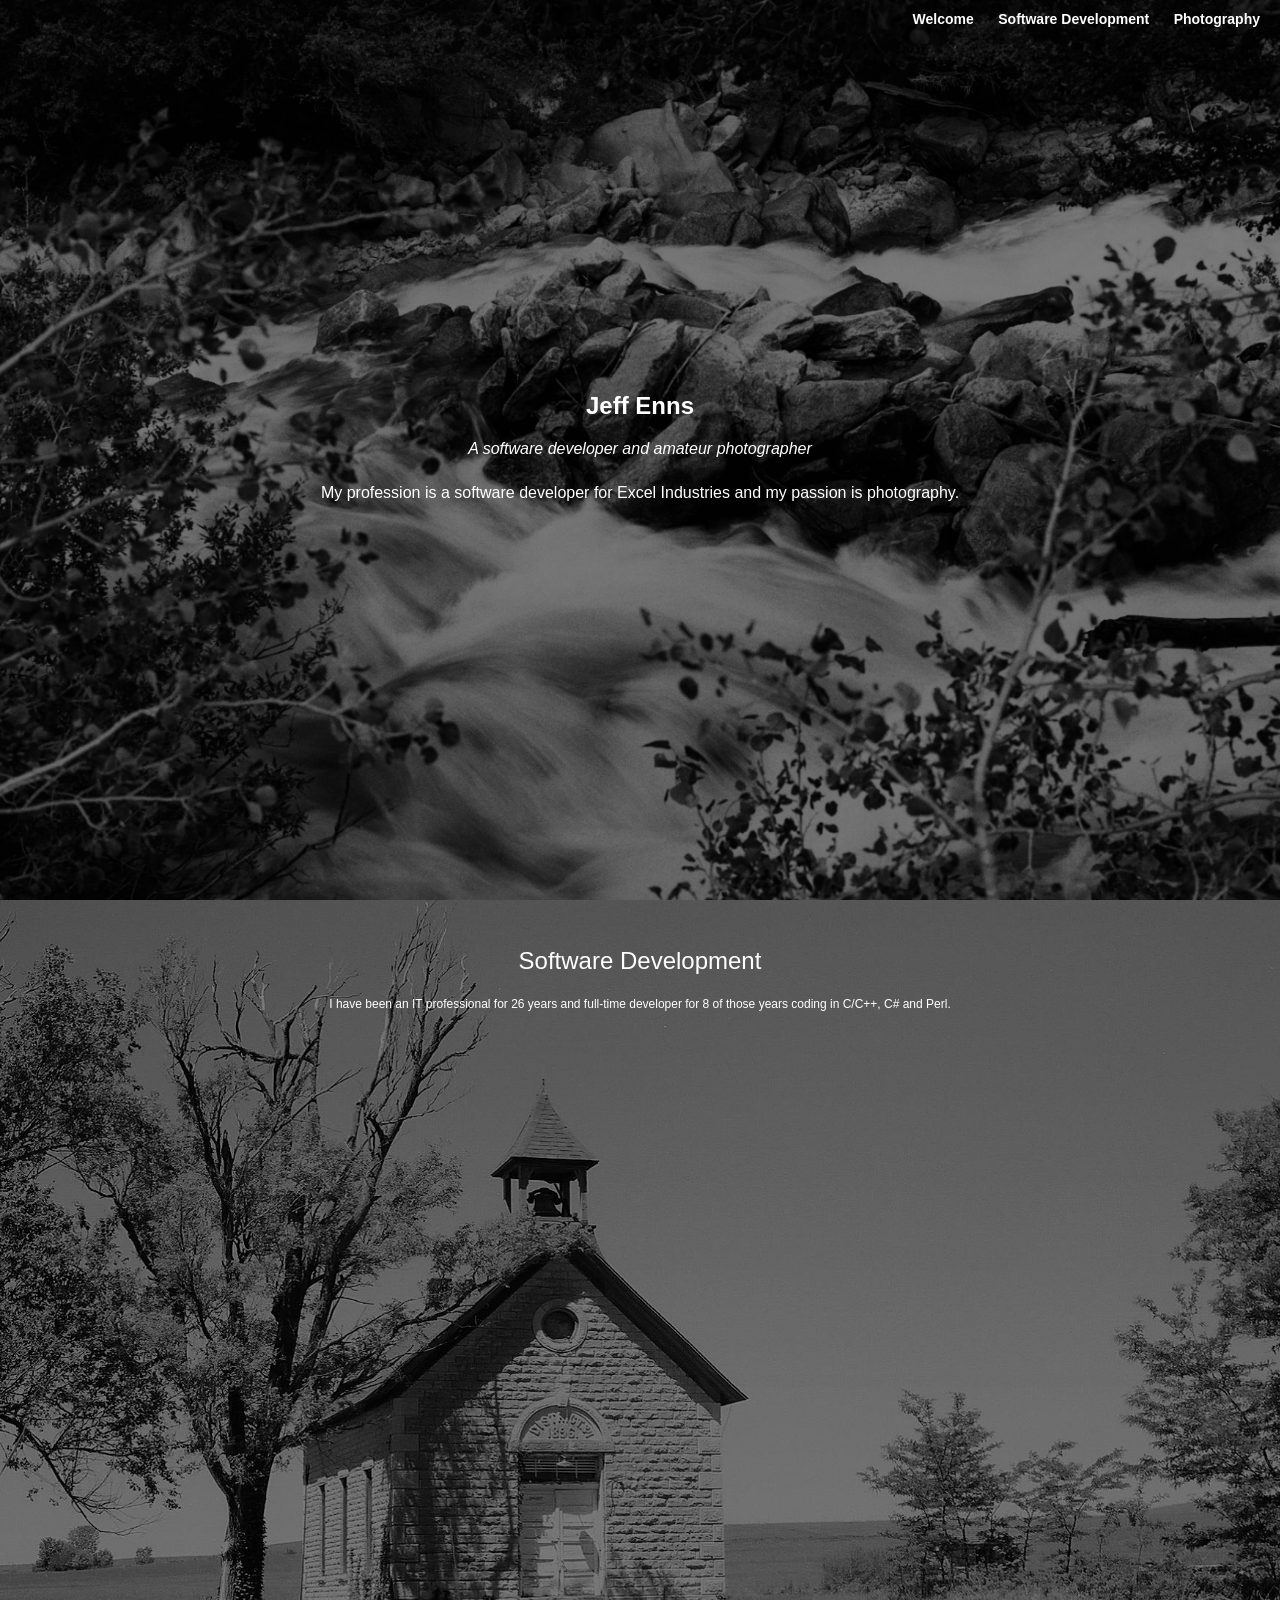
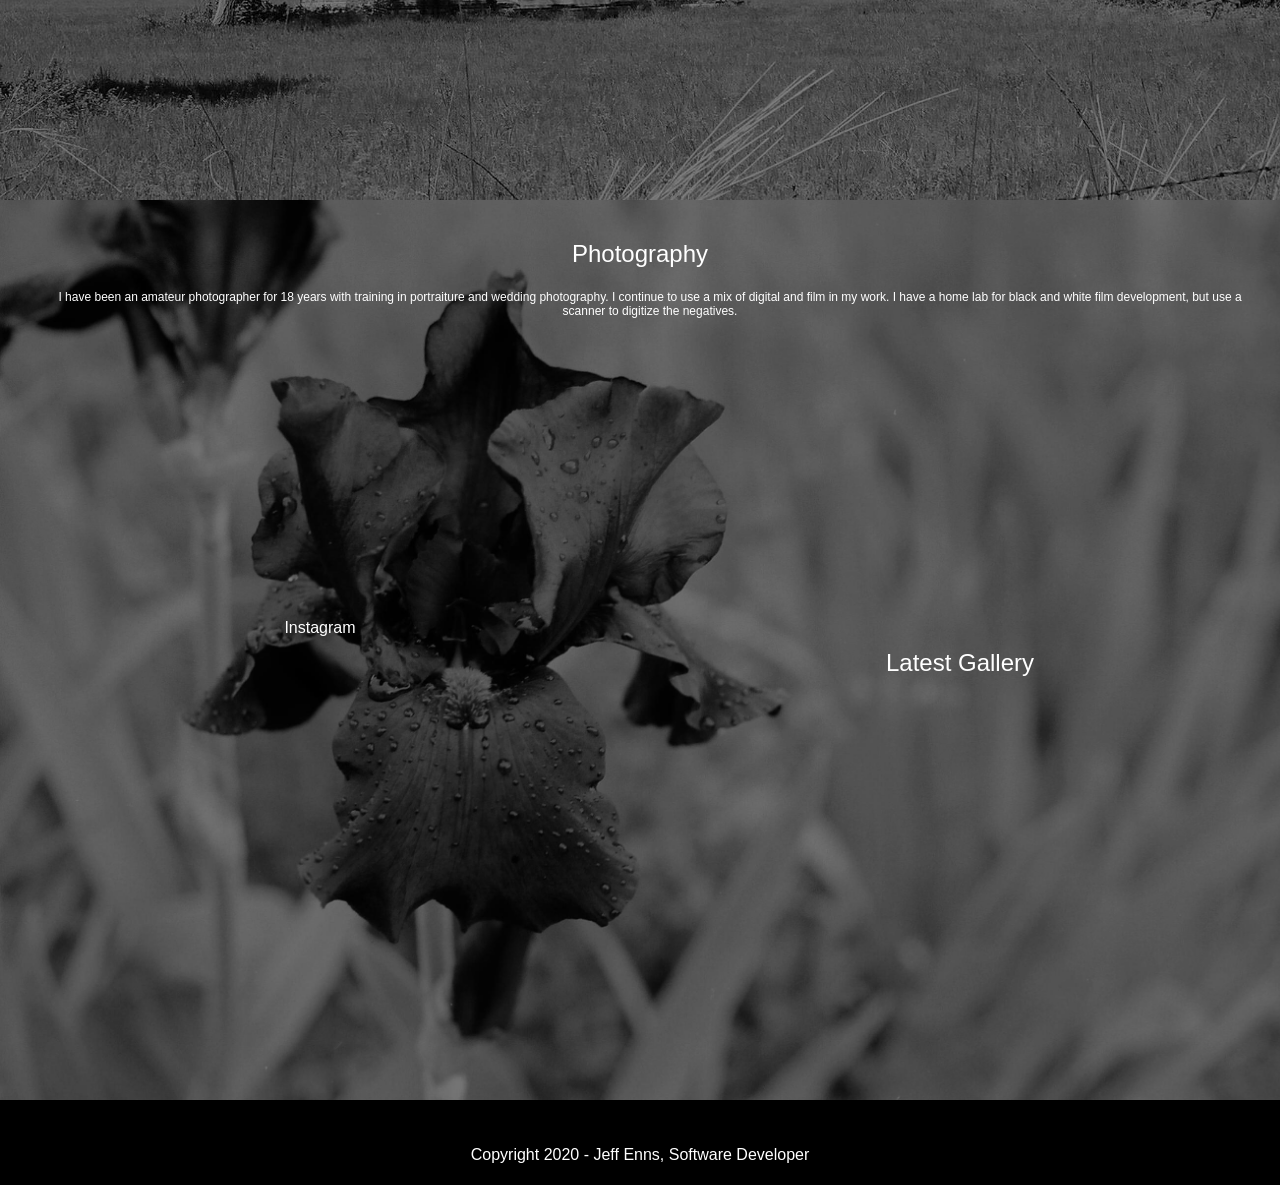
==== index.html @ 232c9f29 "Adjusted layouts and added Smugmug embedded gallery." ====
<!DOCTYPE html>
  <html lang="en">
    <head>
      <link rel="stylesheet" type="text/css" href="main.css">
      <meta name="viewport" content="width-device-width, initial-scale=1">
      <meta name="Description" content="Name: Jeff Enns, Occupation: Software Developer">
      <title>Jeff Enns</title>
    </head>
    <body>
    <nav id="navbar">
      <a href="#welcome-section">Welcome</a>
      <a href="#development-section">Software Development</a>
      <a href="#photography-section">Photography</a>
    </nav>
    <main id="main">
      <section id="welcome-section">
        <div id="welcome">
        <h1>Jeff Enns</h1>
        <em>A software developer and amateur photographer</em>
        <article id="welcome-article">
          <p>
            My profession is a software developer for Excel Industries and my
            passion is photography.
          </p>
        </article>
        </div>
      </section>
      <section id="development-section">
        <header>
          Software Development
          <article id="development-article">
            <p>
              I have been an IT professional for 26 years and full-time developer
              for 8 of those years coding in C/C++, C# and Perl.
            </p>
          </article>
        </header>
        <section id="development-content">
        </section>
      </section>
      <section id="photography-section">
        <header>
          Photography
          <article id="photography-article">
            <p>
              I have been an amateur photographer for 18 years with training
              in portraiture and wedding photography.  I continue to use a mix
              of digital and film in my work.  I have a home lab for black and white
              film development, but use a scanner to digitize the negatives.
            </p>
          </article>
        </header>
        <section id="photography-content">
          <article id="Instagram">
          <a href="https://www.instagram.com/ks0jae/" class="photography-tile">
            Instagram
          </a>
          </article>
          <article id="SmugMug">
            <header><a href="https://ks0jae.smugmug.com/">Latest Gallery</a></header>
            <iframe src="https://ks0jae.smugmug.com/frame/slideshow?key=8FjFmc&autoStart=1&captions=0&navigation=0&playButton=0&randomize=1&speed=3&transition=fade&transitionSpeed=2" frameborder="yes" scrolling="no">
            </iframe>
          </article>
        </section>
      </section>
      <section id="footer">
        <p>Copyright 2020 - Jeff Enns, Software Developer</p>
      </section>
    </main>
  </body>
</html>
---- main.css ----
a {
  text-decoration: none;
  color: white;
}

body {
  background-color: black;
  font-family: sans-serif;
  margin: 0px;
  padding: 0px;
  color: white;
}

nav {
  position: fixed;
  top: 0;
  right: 0;
  padding: 10px 10px;
}

main {
  margin: 0px;
  padding: 0px;
}

nav a {
  font-size: 14px;
  text-decoration: none;
  padding: 5px 10px;
  font-weight: 800;
}

#welcome-section {
  background-image: url("img/water_fall.jpg");
  background-repeat: no-repeat;
  background-size: cover;
  width: 100vw;
  height: 100vh;
  display: flex;
  margin: 0px;
  padding: 0px;
  align-items: center;
  justify-content: center;
}

#welcome {
  text-align: center;
  text-justify: center;
}

#development-section {
  background-image: url("img/school_house.jpg");
  background-repeat: no-repeat;
  background-size: cover;
  width: 100vw;
  height: 100vh;
  margin: 0px;
  padding: 0px;
  align-items: center;
  justify-content: center;
  display: grid;
  grid-template-rows: 20% 80%;
}

#development-section header {
  text-align: center;
  font-size: 24px;
}

#development-article {
  text-align: center;
  font-size: 12px;
}

#development-content {
  display: grid;
  grid-template-columns: 50% 50%;
}
@media screen and (max-width: 600px) {
  #development-content {
    display: flex;
    width: 100%;
  }
}

article {
  justify-self: center;
  padding: 10px 10px;
}


#photography-section {
  background-image: url("img/purple_iris.jpg");
  background-repeat: no-repeat;
  background-size: cover;
  width: 100vw;
  height: 100vh;
  margin: 0px;
  padding: 0px;
  align-items: center;
  justify-content: center;
  display: grid;
  grid-template-rows: 20% 80%;
}


#photography-section header {
  text-align: center;
  font-size: 24px;
  margin: 30px;
}


#photography-content {
  display: grid;
  grid-template-columns: 50% 50%;
}
@media screen and (max-width: 600px) {
  #photography-content {
    display: flex;
    width: 100%;
  }
}

#photography-article {
  text-align: center;
  font-size: 12px;
  width: 100%;
  overflow-wrap: break-all;
}

#photography-tile {
  text-decoration: none;
  padding: 20px 20px;
}


#footer {
  text-align: center;
  padding: 30px 10px 5px 10px;
}
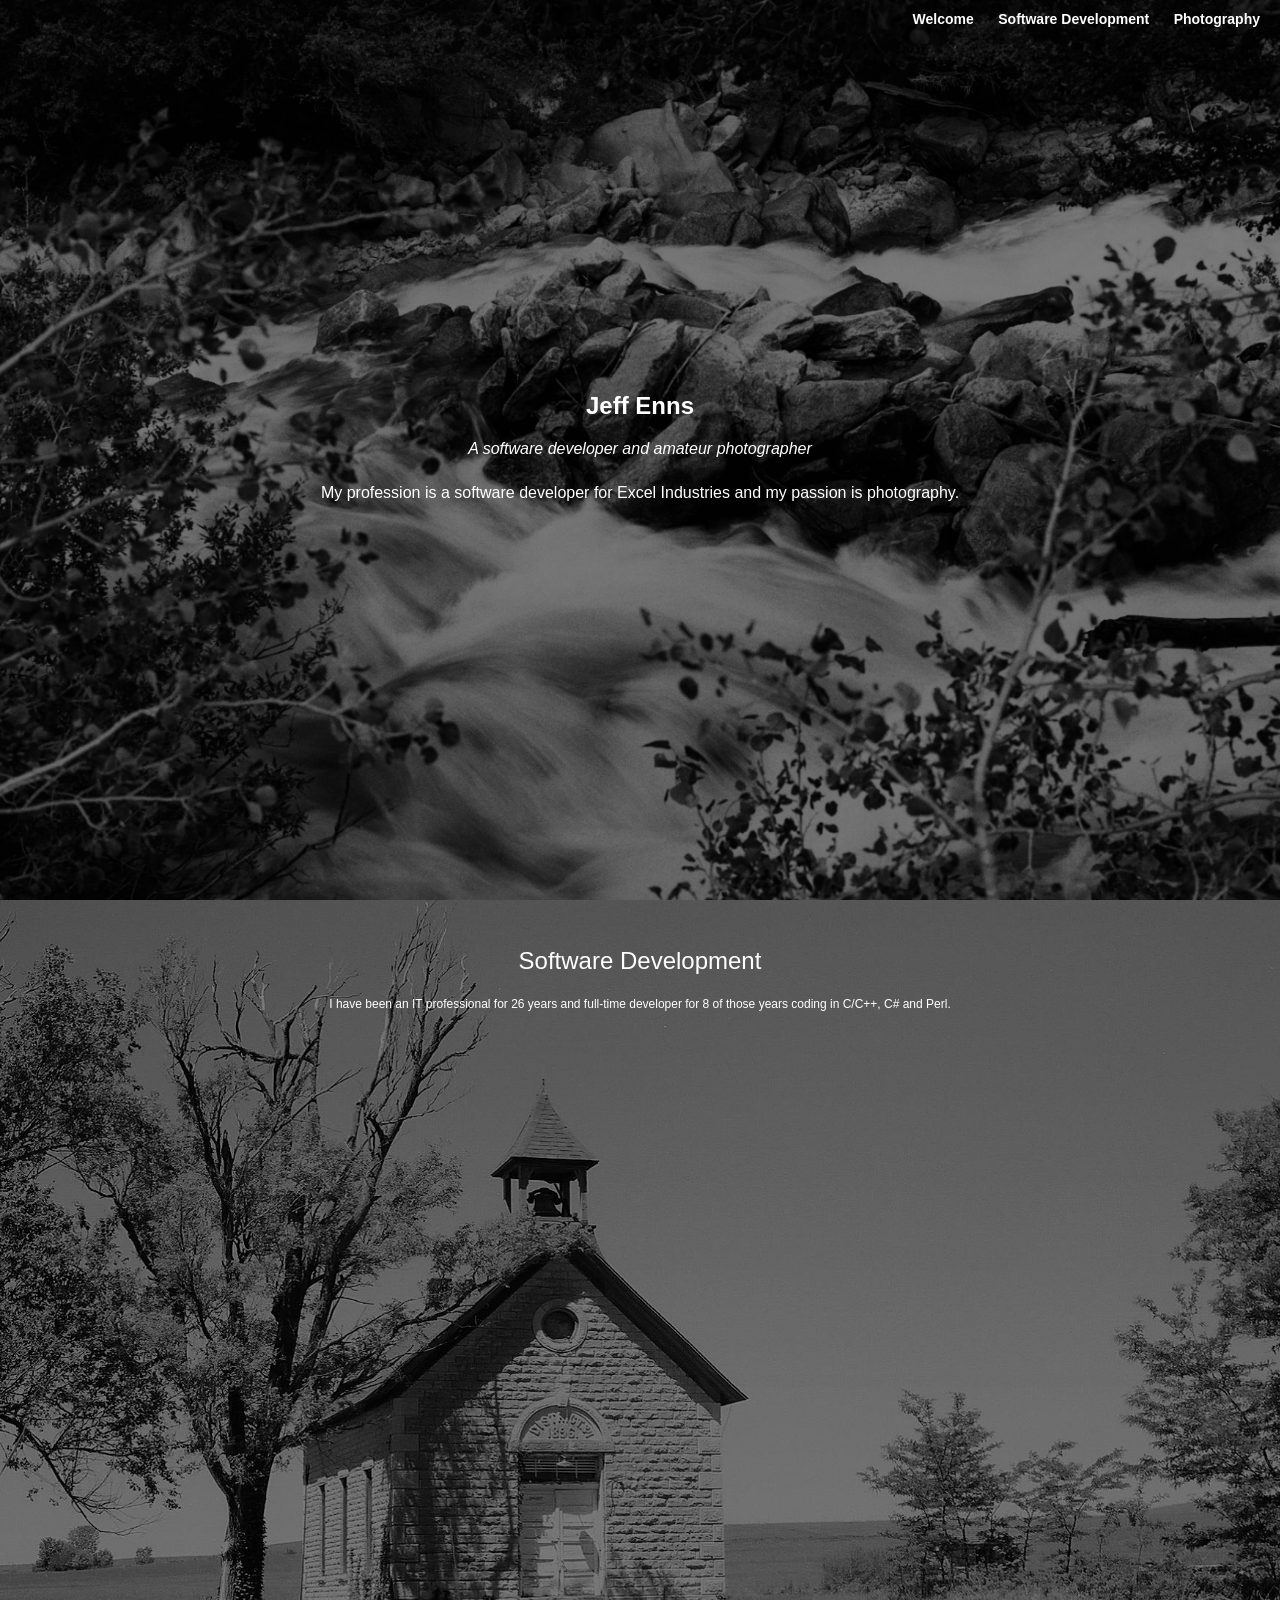
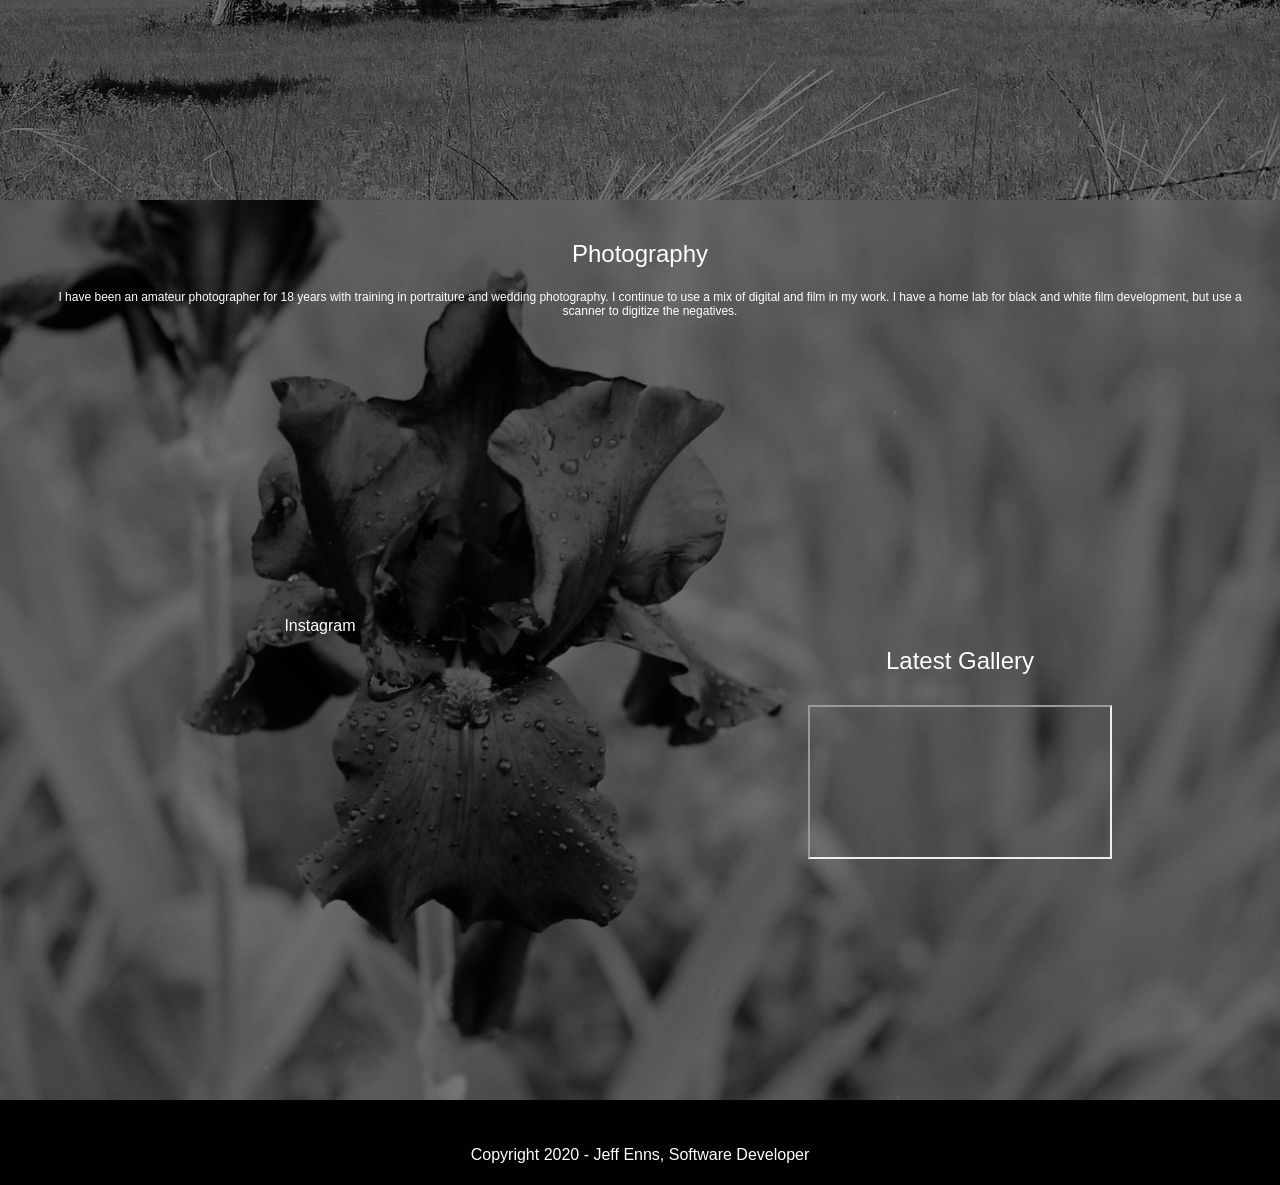
==== commit c23721d0: "Made adjustments to style based on recommendations" ====
--- a/index.html
+++ b/index.html
@@ -58,7 +58,7 @@
           </article>
           <article id="SmugMug">
             <header><a href="https://ks0jae.smugmug.com/">Latest Gallery</a></header>
-            <iframe src="https://ks0jae.smugmug.com/frame/slideshow?key=8FjFmc&autoStart=1&captions=0&navigation=0&playButton=0&randomize=1&speed=3&transition=fade&transitionSpeed=2" frameborder="yes" scrolling="no">
+            <iframe title="Smugmug Photo Gallery" src="https://ks0jae.smugmug.com/frame/slideshow?key=8FjFmc&autoStart=1&captions=0&navigation=0&playButton=0&randomize=1&speed=3&transition=fade&transitionSpeed=2">
             </iframe>
           </article>
         </section>
--- a/main.css
+++ b/main.css
@@ -28,6 +28,11 @@
   text-decoration: none;
   padding: 5px 10px;
   font-weight: 800;
+}
+
+iframe {
+    frameborder: 0;
+    scrolling: No;
 }
 
 #welcome-section {
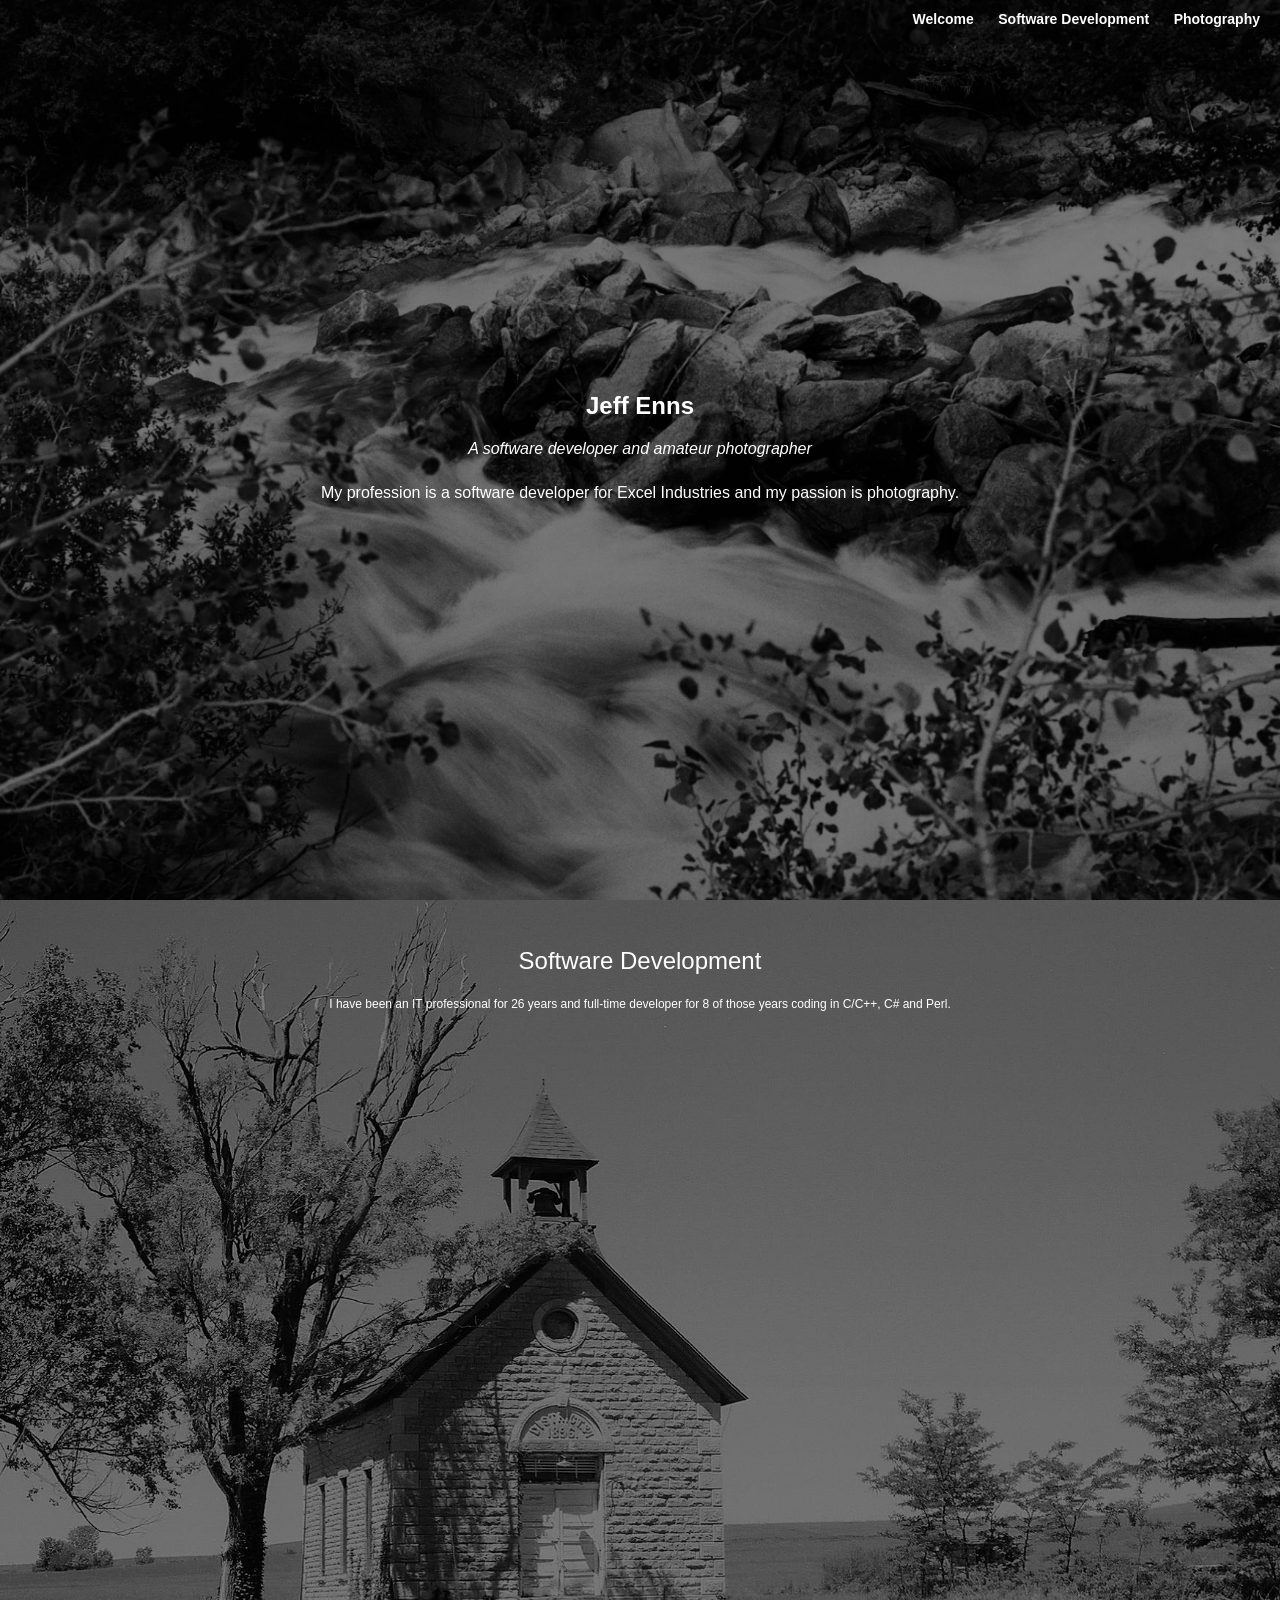
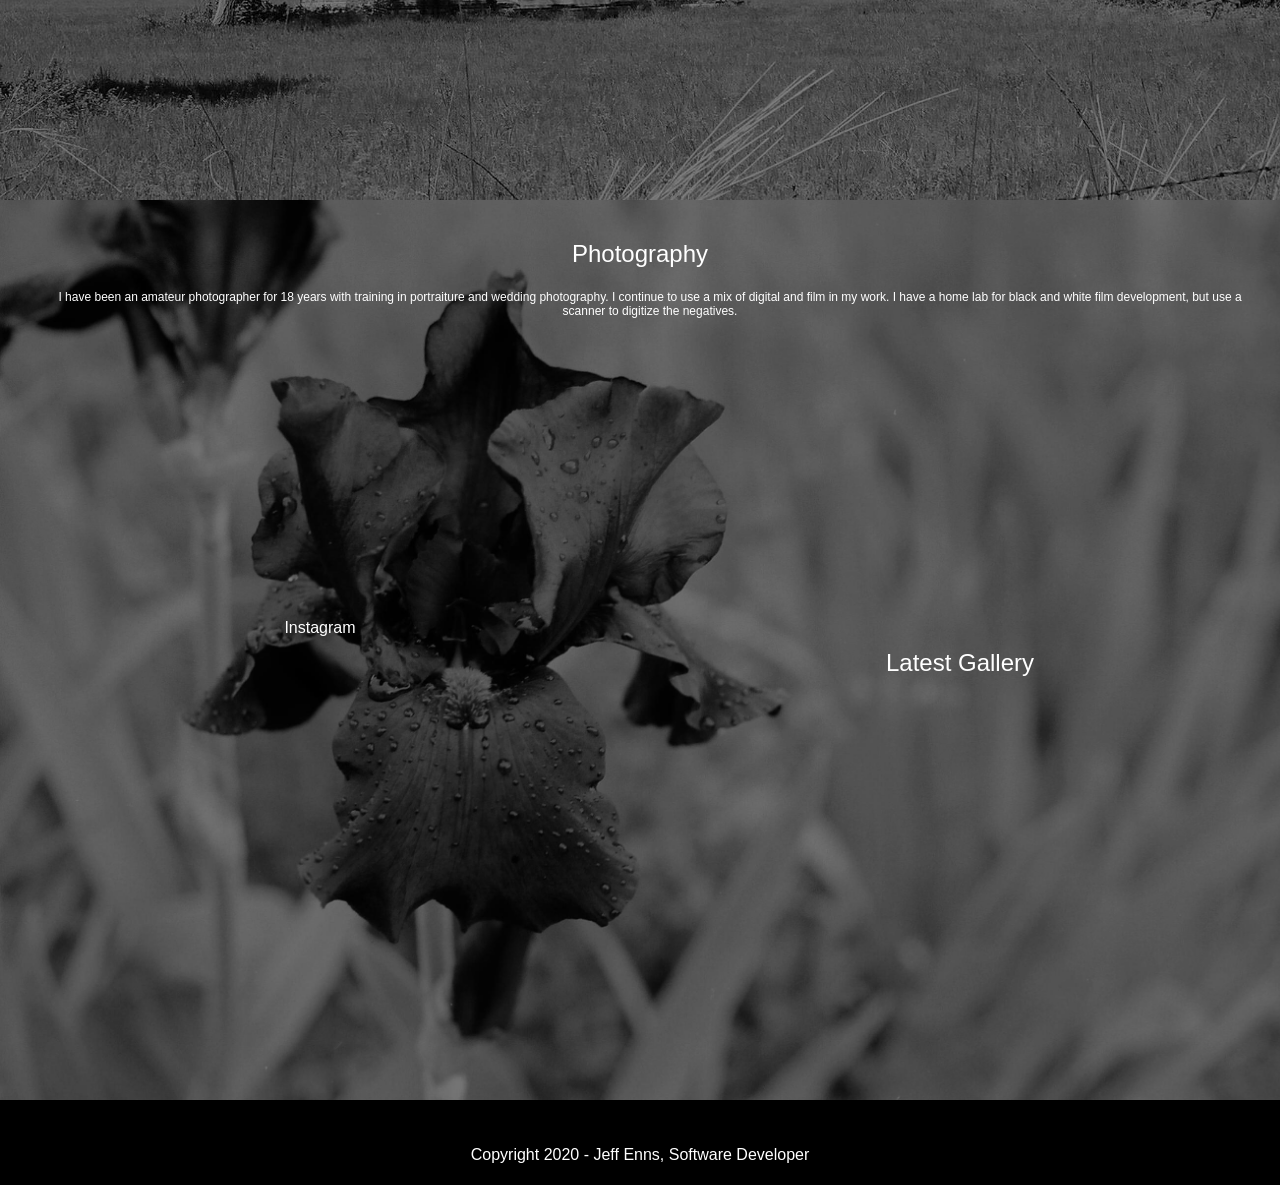
==== commit 14ec37a2: "Added prefetch of smugmug's gallery" ====
--- a/index.html
+++ b/index.html
@@ -2,6 +2,7 @@
   <html lang="en">
     <head>
       <link rel="stylesheet" type="text/css" href="main.css">
+      <link rel="prefetch" href="https://ks0jae.smugmug.com/">
       <meta name="viewport" content="width-device-width, initial-scale=1">
       <meta name="Description" content="Name: Jeff Enns, Occupation: Software Developer">
       <title>Jeff Enns</title>
--- a/main.css
+++ b/main.css
@@ -31,7 +31,7 @@
 }
 
 iframe {
-    frameborder: 0;
+    border: 0;
     scrolling: No;
 }
 
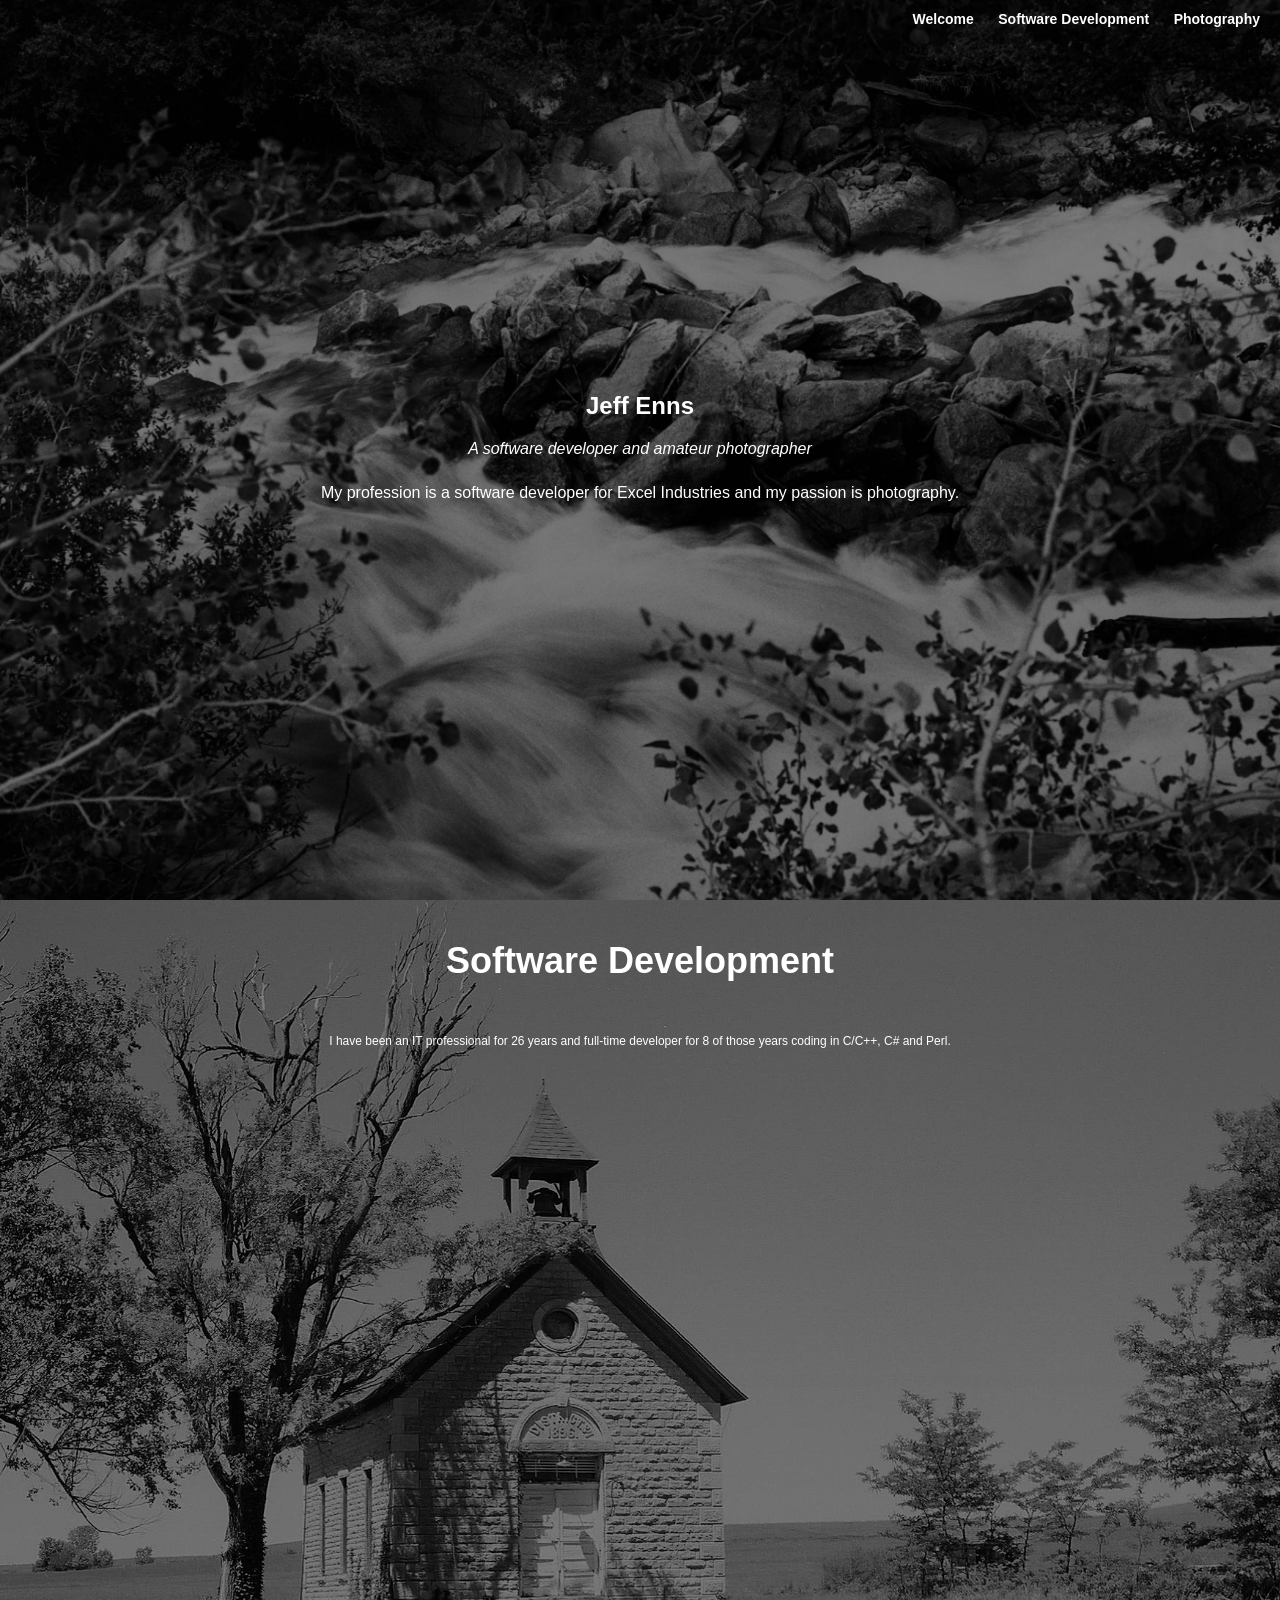
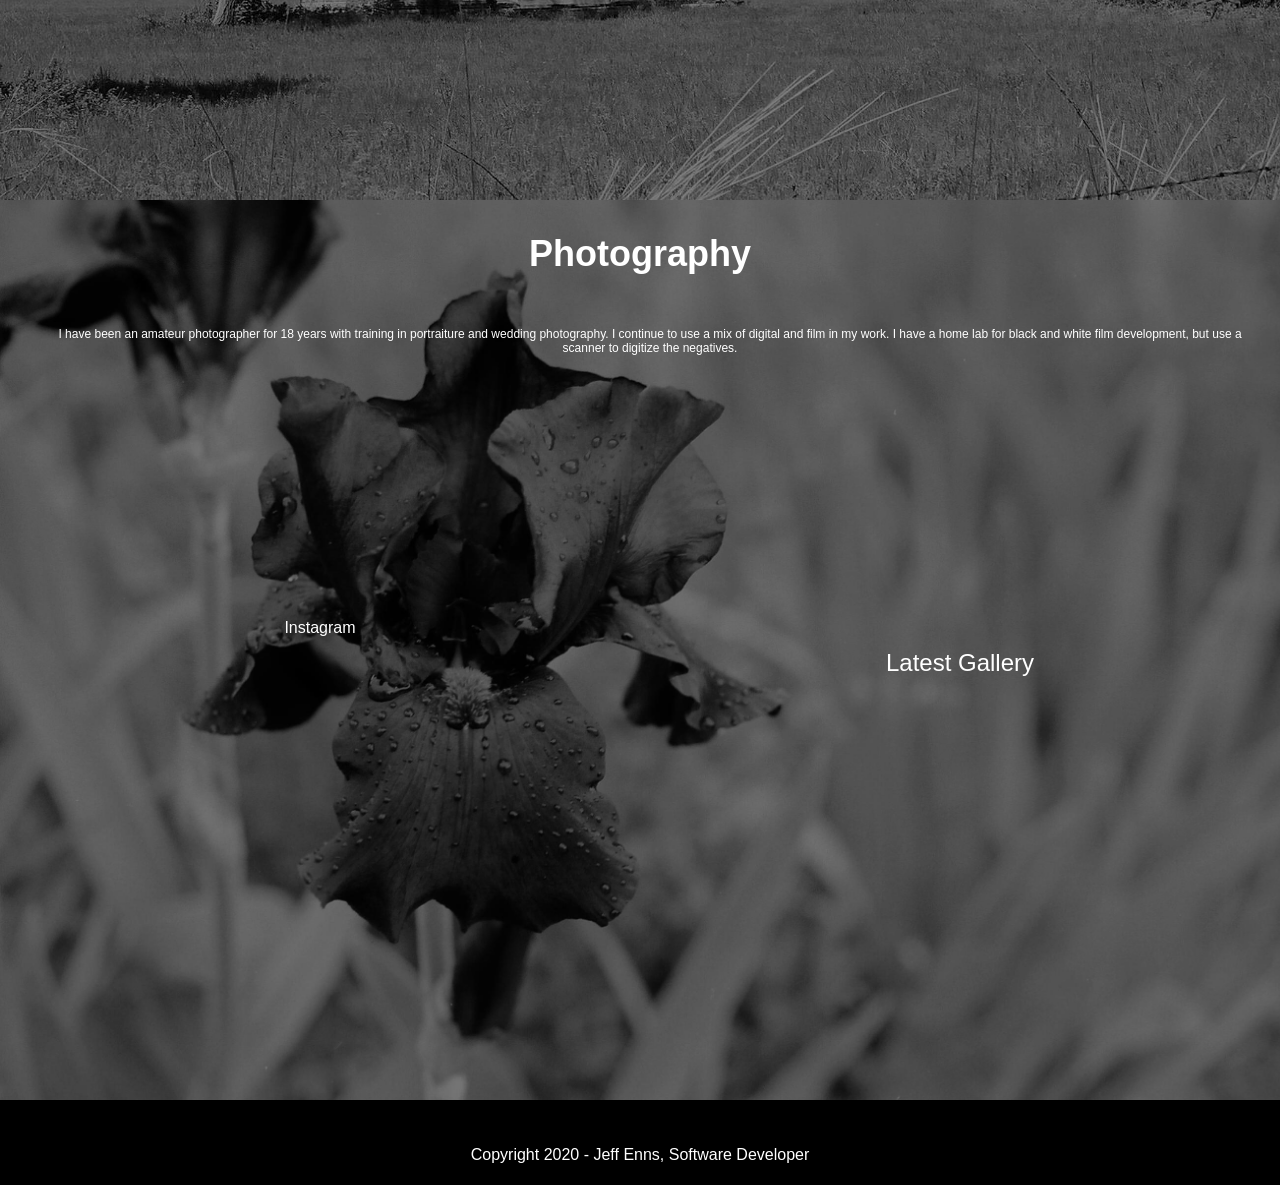
==== commit 03340b01: "Add h2 tags" ====
--- a/index.html
+++ b/index.html
@@ -3,6 +3,7 @@
     <head>
       <link rel="stylesheet" type="text/css" href="main.css">
       <link rel="prefetch" href="https://ks0jae.smugmug.com/">
+      <link rel="prefetch" href="https://cdn.smugmug.com/">
       <meta name="viewport" content="width-device-width, initial-scale=1">
       <meta name="Description" content="Name: Jeff Enns, Occupation: Software Developer">
       <title>Jeff Enns</title>
@@ -28,7 +29,7 @@
       </section>
       <section id="development-section">
         <header>
-          Software Development
+          <h2>Software Development</h2>
           <article id="development-article">
             <p>
               I have been an IT professional for 26 years and full-time developer
@@ -41,7 +42,7 @@
       </section>
       <section id="photography-section">
         <header>
-          Photography
+          <h2>Photography</h2>
           <article id="photography-article">
             <p>
               I have been an amateur photographer for 18 years with training
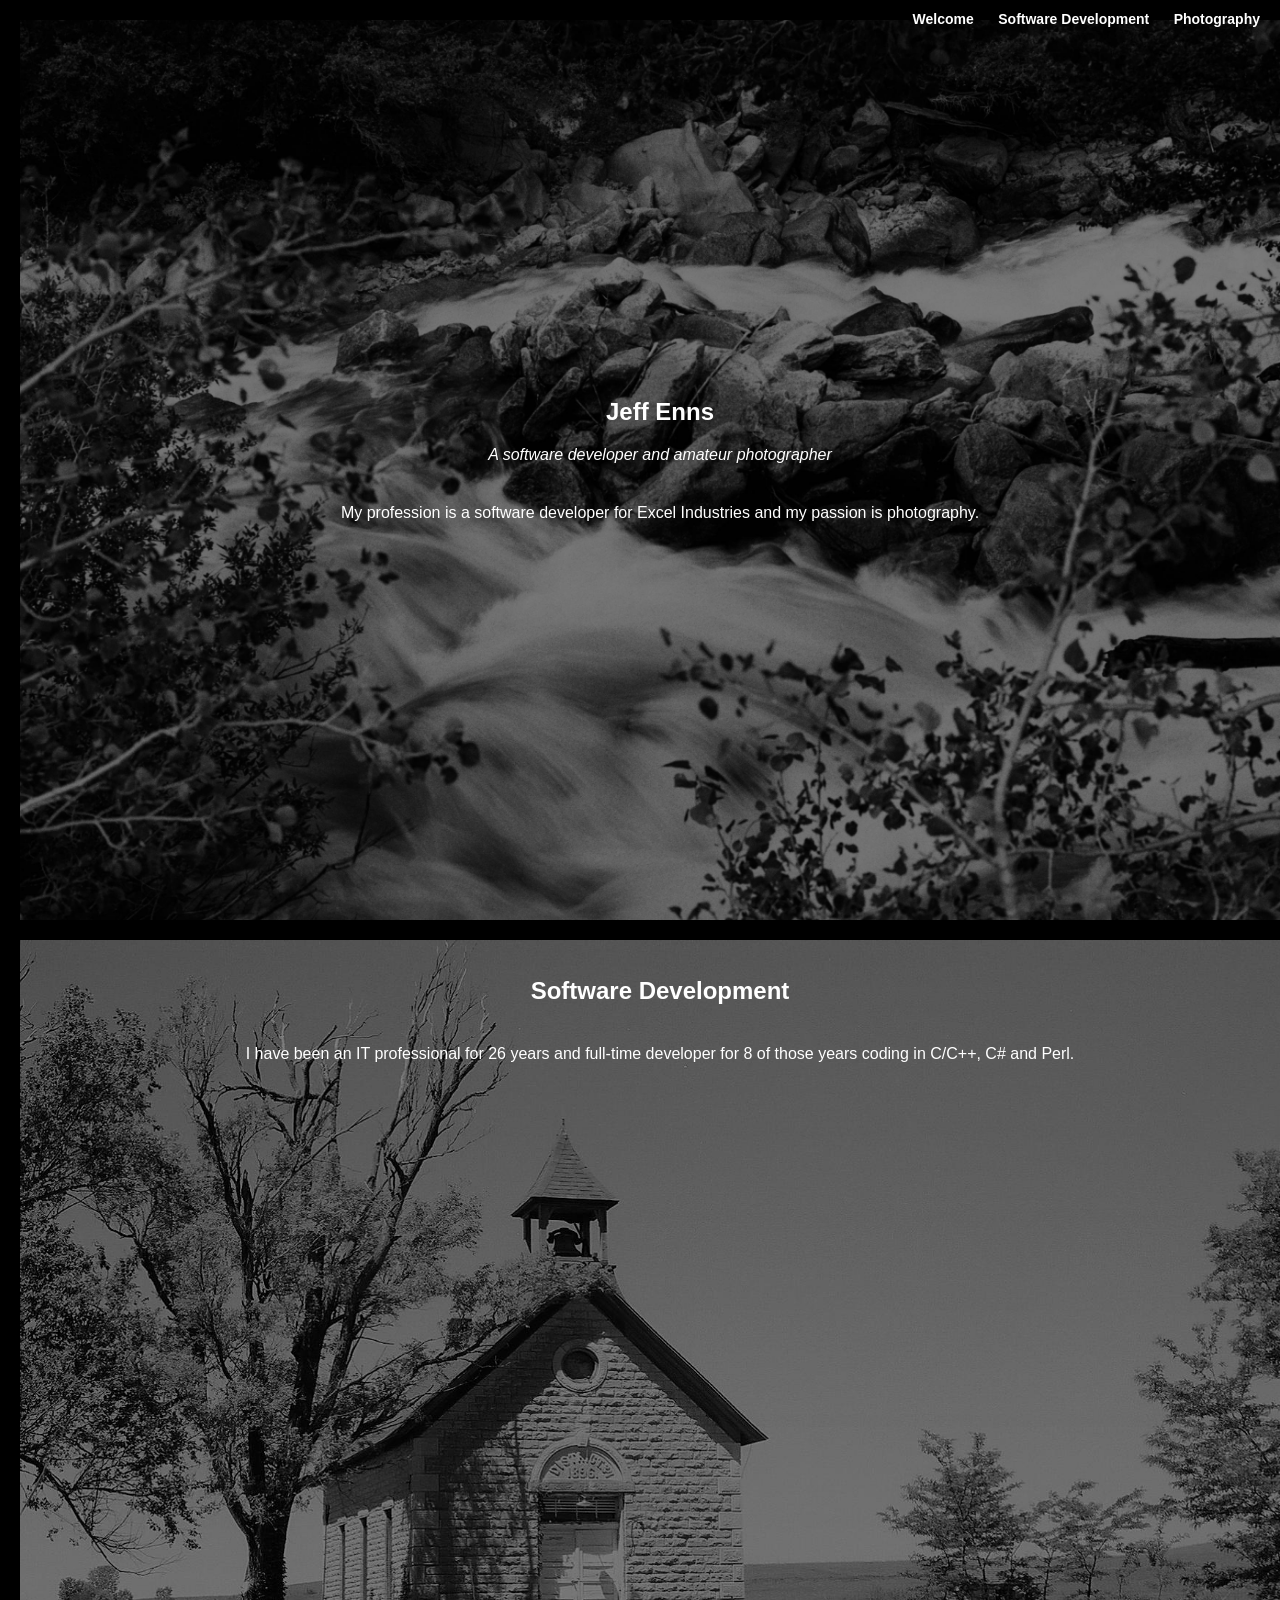
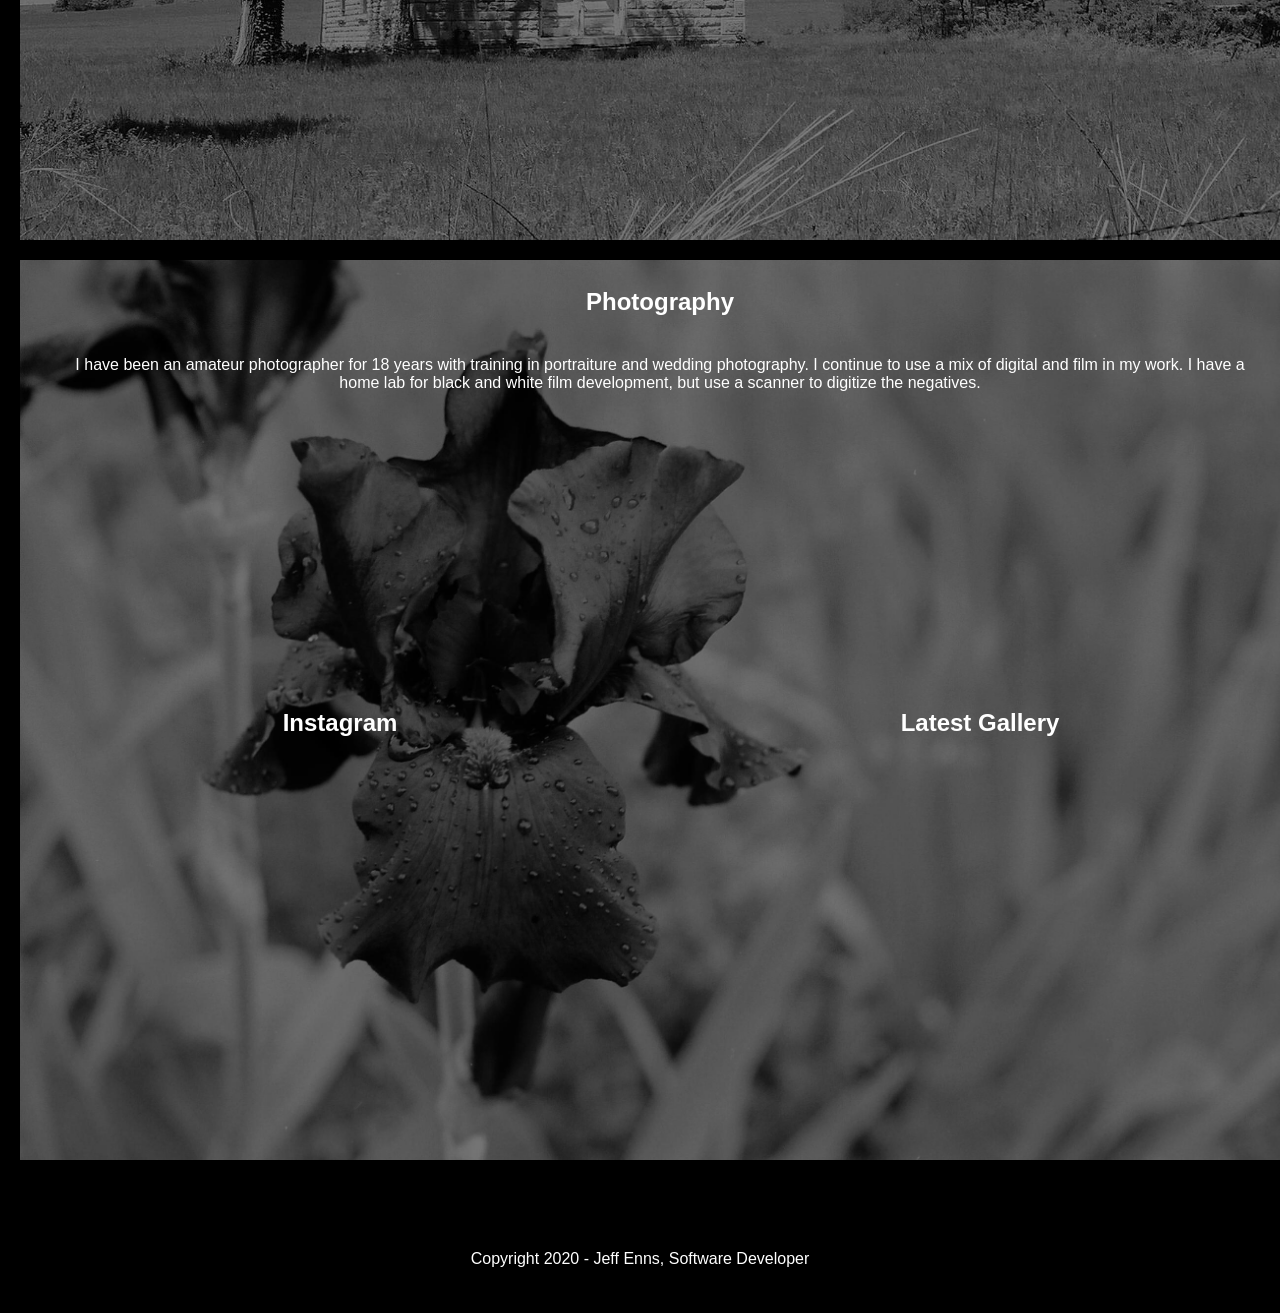
==== commit 9e31414d: "Cleaned up CSS and added more H2 tags" ====
--- a/index.html
+++ b/index.html
@@ -16,26 +16,20 @@
     </nav>
     <main id="main">
       <section id="welcome-section">
-        <div id="welcome">
         <h1>Jeff Enns</h1>
         <em>A software developer and amateur photographer</em>
-        <article id="welcome-article">
-          <p>
-            My profession is a software developer for Excel Industries and my
-            passion is photography.
-          </p>
-        </article>
-        </div>
+        <p>
+          My profession is a software developer for Excel Industries and my
+          passion is photography.
+        </p>
       </section>
       <section id="development-section">
         <header>
           <h2>Software Development</h2>
-          <article id="development-article">
-            <p>
-              I have been an IT professional for 26 years and full-time developer
-              for 8 of those years coding in C/C++, C# and Perl.
-            </p>
-          </article>
+          <p>
+            I have been an IT professional for 26 years and full-time developer
+            for 8 of those years coding in C/C++, C# and Perl.
+          </p>
         </header>
         <section id="development-content">
         </section>
@@ -43,23 +37,21 @@
       <section id="photography-section">
         <header>
           <h2>Photography</h2>
-          <article id="photography-article">
-            <p>
-              I have been an amateur photographer for 18 years with training
-              in portraiture and wedding photography.  I continue to use a mix
-              of digital and film in my work.  I have a home lab for black and white
-              film development, but use a scanner to digitize the negatives.
-            </p>
-          </article>
+          <p>
+            I have been an amateur photographer for 18 years with training
+            in portraiture and wedding photography.  I continue to use a mix
+            of digital and film in my work.  I have a home lab for black and white
+            film development, but use a scanner to digitize the negatives.
+          </p>
         </header>
         <section id="photography-content">
           <article id="Instagram">
           <a href="https://www.instagram.com/ks0jae/" class="photography-tile">
-            Instagram
+            <h2>Instagram</h2>
           </a>
           </article>
           <article id="SmugMug">
-            <header><a href="https://ks0jae.smugmug.com/">Latest Gallery</a></header>
+            <header><a href="https://ks0jae.smugmug.com/"><h2>Latest Gallery</h2></a></header>
             <iframe title="Smugmug Photo Gallery" src="https://ks0jae.smugmug.com/frame/slideshow?key=8FjFmc&autoStart=1&captions=0&navigation=0&playButton=0&randomize=1&speed=3&transition=fade&transitionSpeed=2">
             </iframe>
           </article>
--- a/main.css
+++ b/main.css
@@ -1,6 +1,11 @@
 a {
   text-decoration: none;
   color: white;
+}
+
+p {
+    margin: 30px;
+    padding: 10px;
 }
 
 body {
@@ -42,15 +47,12 @@
   width: 100vw;
   height: 100vh;
   display: flex;
-  margin: 0px;
+  flex-direction: column;
+  margin: 20px;
   padding: 0px;
   align-items: center;
   justify-content: center;
-}
-
-#welcome {
   text-align: center;
-  text-justify: center;
 }
 
 #development-section {
@@ -59,22 +61,13 @@
   background-size: cover;
   width: 100vw;
   height: 100vh;
-  margin: 0px;
+  margin: 20px;
   padding: 0px;
   align-items: center;
   justify-content: center;
   display: grid;
   grid-template-rows: 20% 80%;
-}
-
-#development-section header {
   text-align: center;
-  font-size: 24px;
-}
-
-#development-article {
-  text-align: center;
-  font-size: 12px;
 }
 
 #development-content {
@@ -100,21 +93,14 @@
   background-size: cover;
   width: 100vw;
   height: 100vh;
-  margin: 0px;
+  margin: 20px;
   padding: 0px;
   align-items: center;
   justify-content: center;
   display: grid;
   grid-template-rows: 20% 80%;
+  text-align: center;
 }
-
-
-#photography-section header {
-  text-align: center;
-  font-size: 24px;
-  margin: 30px;
-}
-
 
 #photography-content {
   display: grid;
@@ -127,19 +113,6 @@
   }
 }
 
-#photography-article {
-  text-align: center;
-  font-size: 12px;
-  width: 100%;
-  overflow-wrap: break-all;
-}
-
-#photography-tile {
-  text-decoration: none;
-  padding: 20px 20px;
-}
-
-
 #footer {
   text-align: center;
   padding: 30px 10px 5px 10px;
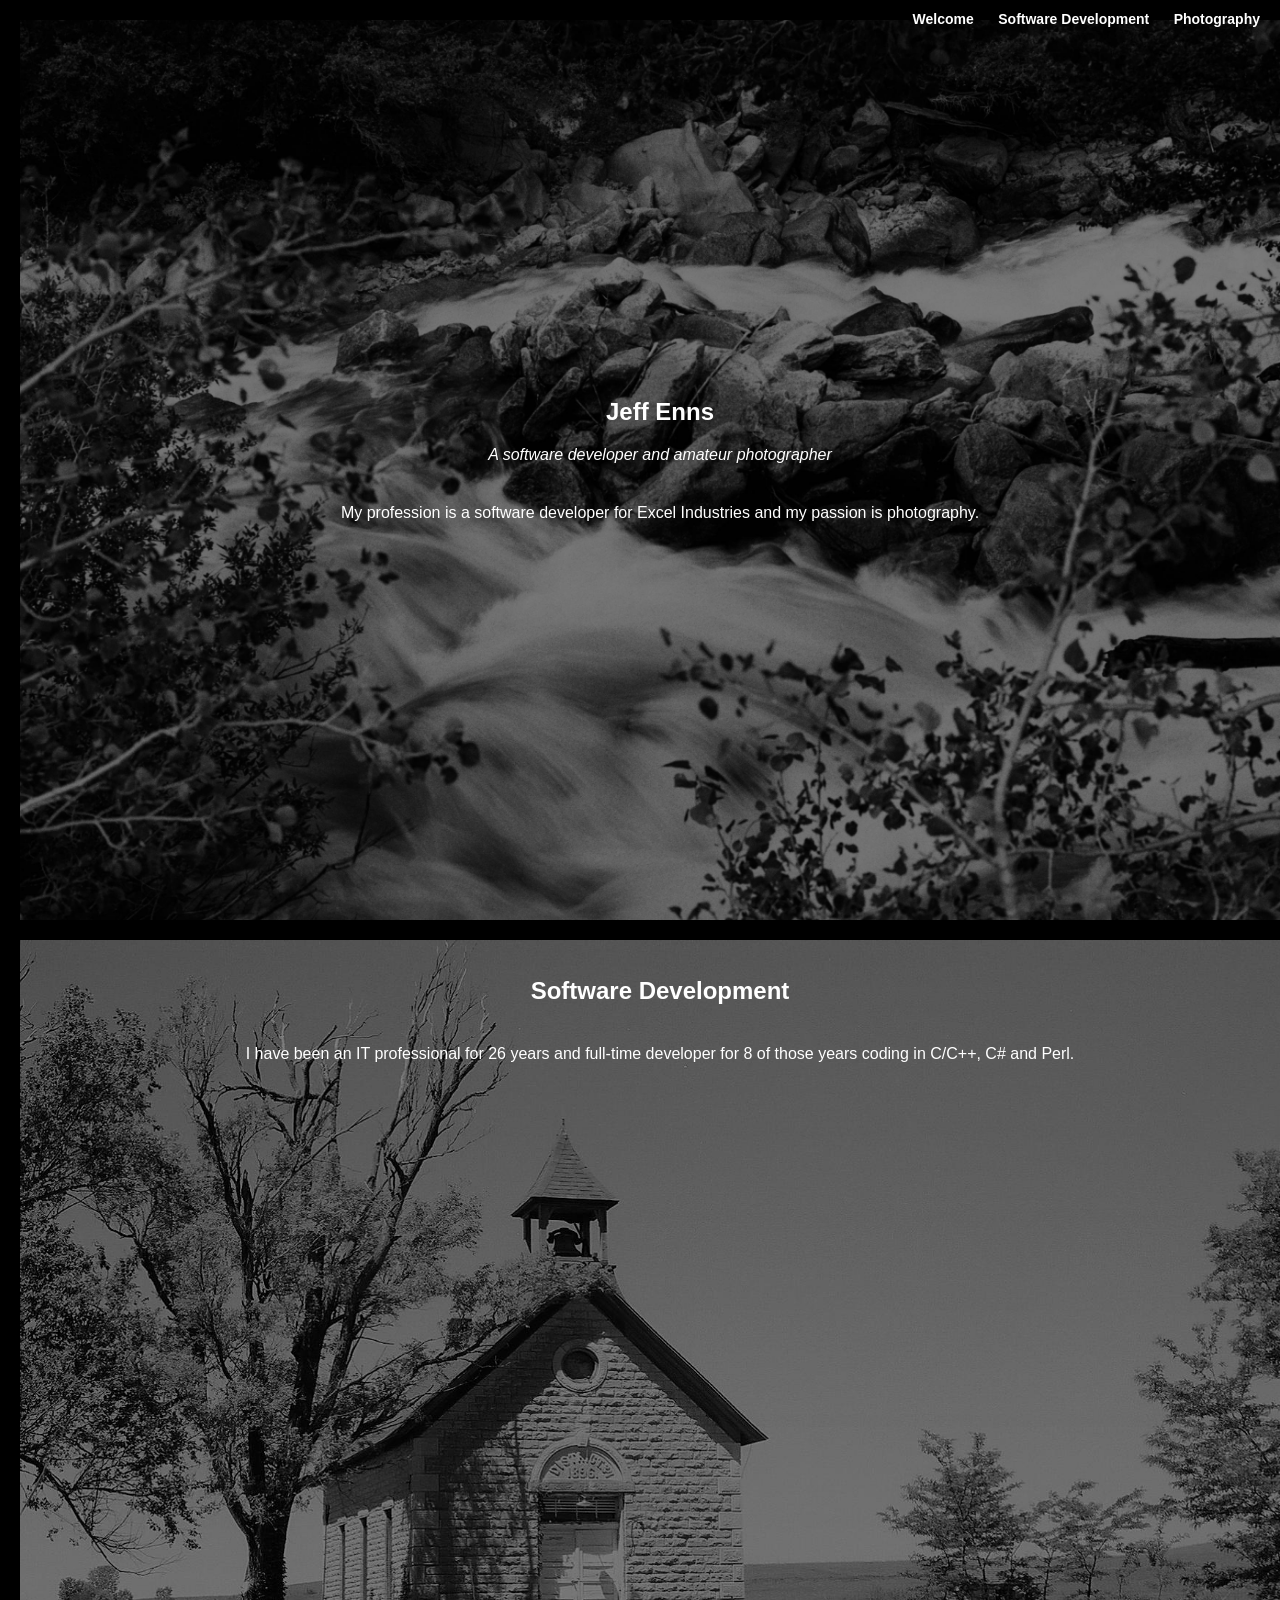
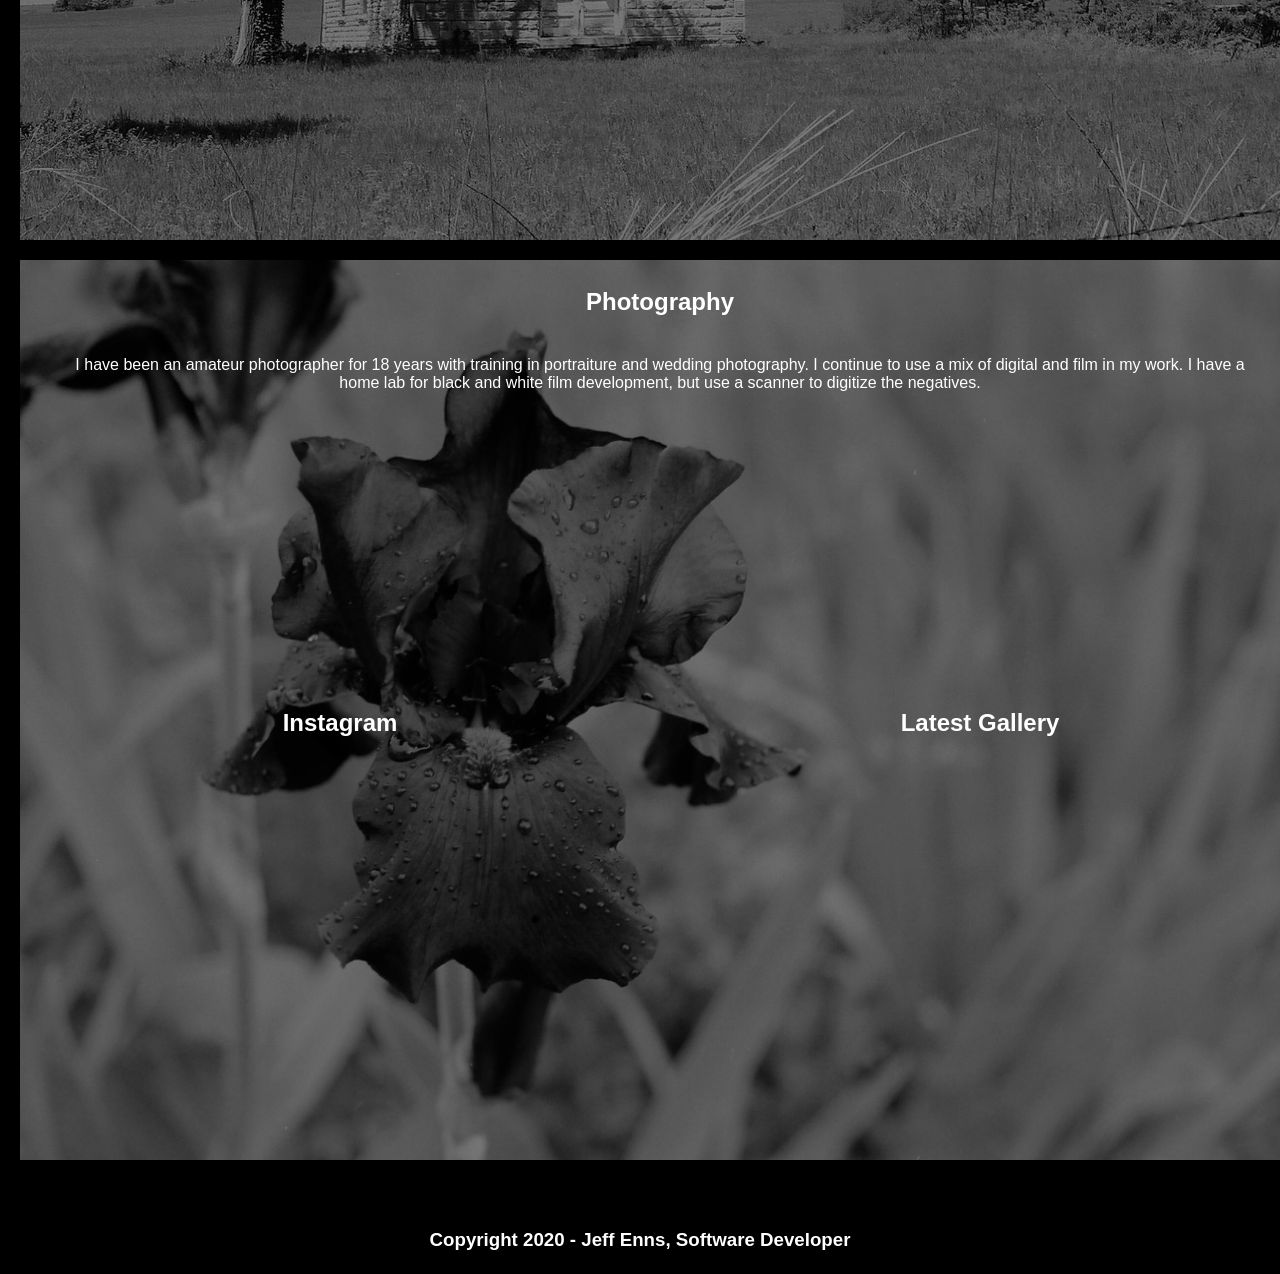
==== commit 93e40d57: "Changed footer to h3" ====
--- a/index.html
+++ b/index.html
@@ -58,7 +58,7 @@
         </section>
       </section>
       <section id="footer">
-        <p>Copyright 2020 - Jeff Enns, Software Developer</p>
+        <h3>Copyright 2020 - Jeff Enns, Software Developer</h3>
       </section>
     </main>
   </body>
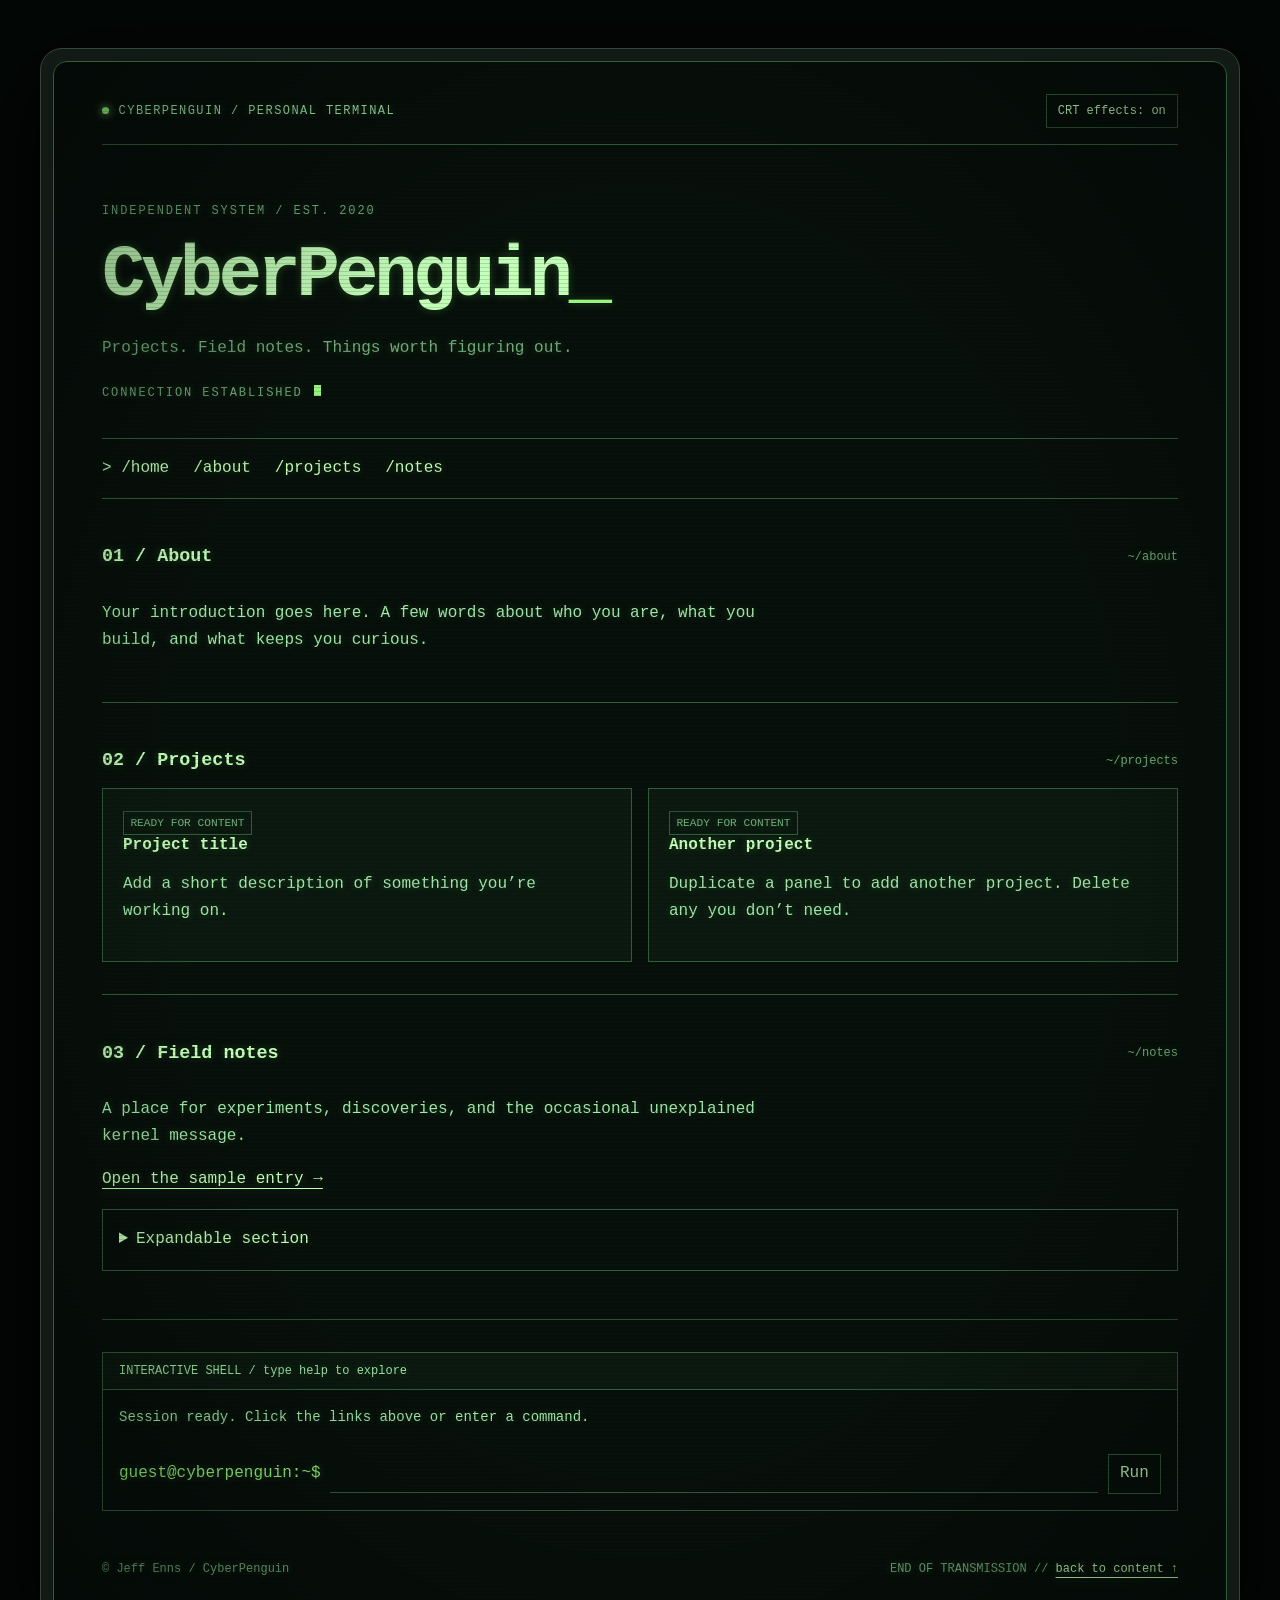
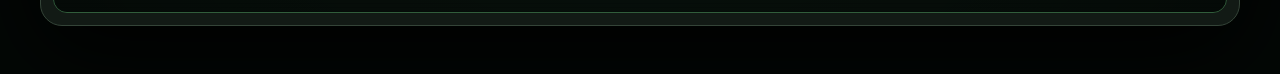
==== commit 1a108778: "Add editable green CRT terminal website template" ====
--- a/index.html
+++ b/index.html
@@ -1,65 +1,39 @@
-<!DOCTYPE html>
-  <html lang="en">
-    <head>
-      <link rel="stylesheet" type="text/css" href="main.css">
-      <link rel="prefetch" href="https://ks0jae.smugmug.com/">
-      <link rel="prefetch" href="https://cdn.smugmug.com/">
-      <meta name="viewport" content="width-device-width, initial-scale=1">
-      <meta name="Description" content="Name: Jeff Enns, Occupation: Software Developer">
-      <title>Jeff Enns</title>
-    </head>
-    <body>
-    <nav id="navbar">
-      <a href="#welcome-section">Welcome</a>
-      <a href="#development-section">Software Development</a>
-      <a href="#photography-section">Photography</a>
-    </nav>
-    <main id="main">
-      <section id="welcome-section">
-        <h1>Jeff Enns</h1>
-        <em>A software developer and amateur photographer</em>
-        <p>
-          My profession is a software developer for Excel Industries and my
-          passion is photography.
-        </p>
-      </section>
-      <section id="development-section">
-        <header>
-          <h2>Software Development</h2>
-          <p>
-            I have been an IT professional for 26 years and full-time developer
-            for 8 of those years coding in C/C++, C# and Perl.
-          </p>
-        </header>
-        <section id="development-content">
-        </section>
-      </section>
-      <section id="photography-section">
-        <header>
-          <h2>Photography</h2>
-          <p>
-            I have been an amateur photographer for 18 years with training
-            in portraiture and wedding photography.  I continue to use a mix
-            of digital and film in my work.  I have a home lab for black and white
-            film development, but use a scanner to digitize the negatives.
-          </p>
-        </header>
-        <section id="photography-content">
-          <article id="Instagram">
-          <a href="https://www.instagram.com/ks0jae/" class="photography-tile">
-            <h2>Instagram</h2>
-          </a>
-          </article>
-          <article id="SmugMug">
-            <header><a href="https://ks0jae.smugmug.com/"><h2>Latest Gallery</h2></a></header>
-            <iframe title="Smugmug Photo Gallery" src="https://ks0jae.smugmug.com/frame/slideshow?key=8FjFmc&autoStart=1&captions=0&navigation=0&playButton=0&randomize=1&speed=3&transition=fade&transitionSpeed=2">
-            </iframe>
-          </article>
-        </section>
-      </section>
-      <section id="footer">
-        <h3>Copyright 2020 - Jeff Enns, Software Developer</h3>
-      </section>
-    </main>
-  </body>
+<!doctype html>
+<html lang="en">
+<head>
+<meta charset="utf-8">
+<meta name="viewport" content="width=device-width, initial-scale=1">
+<meta name="description" content="CyberPenguin — personal projects and field notes.">
+<title>CyberPenguin | Personal terminal</title>
+<link rel="stylesheet" href="./assets/css/theme.css">
+<script src="./assets/js/terminal.js" defer></script>
+</head>
+<body>
+<a class="skip" href="#main">Skip to content</a>
+<div class="chassis"><div class="screen">
+<header>
+<div class="topbar"><span><span class="indicator" aria-hidden="true"></span>CyberPenguin / Personal terminal</span><button type="button" data-effects aria-pressed="true" hidden>CRT effects: on</button></div>
+<div class="hero"><div class="eyebrow">Independent system / EST. 2020</div><h1>CyberPenguin<span>_</span></h1><p class="muted">Projects. Field notes. Things worth figuring out.</p><span class="eyebrow">Connection established <span class="cursor" aria-hidden="true"></span></span></div>
+<nav aria-label="Main navigation"><a href="./index.html" data-command="home" aria-current="page">/home</a><a href="./index.html#about" data-command="about">/about</a><a href="./index.html#projects" data-command="projects">/projects</a><a href="./index.html#notes" data-command="notes">/notes</a></nav>
+</header>
+<main id="main" tabindex="-1">
+<!-- EDIT: Replace the text inside these sections. The theme lives in assets/css/theme.css. -->
+<section class="content" id="about"><div class="section-head"><h2>01 / About</h2><span>~/about</span></div>
+<p>Your introduction goes here. A few words about who you are, what you build, and what keeps you curious.</p></section>
+<section class="content" id="projects"><div class="section-head"><h2>02 / Projects</h2><span>~/projects</span></div>
+<div class="grid"><article class="panel"><span class="tag">READY FOR CONTENT</span><h3>Project title</h3><p>Add a short description of something you’re working on.</p><!-- Add a real project link here when ready. --></article>
+<article class="panel"><span class="tag">READY FOR CONTENT</span><h3>Another project</h3><p>Duplicate a panel to add another project. Delete any you don’t need.</p></article></div></section>
+<section class="content" id="notes"><div class="section-head"><h2>03 / Field notes</h2><span>~/notes</span></div>
+<p>A place for experiments, discoveries, and the occasional unexplained kernel message.</p>
+<a href="./pages/template.html">Open the sample entry →</a>
+<details><summary>Expandable section</summary><p>Optional details go here. This works without JavaScript.</p></details></section>
+<aside class="terminal" data-terminal aria-label="Optional terminal navigation" hidden>
+<div class="terminal-label">INTERACTIVE SHELL / type help to explore</div>
+<div class="output" data-output role="log" aria-live="polite" aria-relevant="additions"><p>Session ready. Click the links above or enter a command.</p></div>
+<form class="command"><label for="command">guest@cyberpenguin:~$</label><input id="command" name="command" maxlength="160" autocomplete="off" autocapitalize="off" spellcheck="false" aria-label="Terminal command"><button type="submit">Run</button></form>
+</aside>
+</main>
+<footer class="footer"><span>© Jeff Enns / CyberPenguin</span><span>END OF TRANSMISSION // <a href="#main">back to content ↑</a></span></footer>
+</div></div>
+</body>
 </html>
--- a/assets/css/theme.css
+++ b/assets/css/theme.css
@@ -0,0 +1,56 @@
+/* Edit these variables to customize every page. */
+:root { color-scheme: dark; --bg:#07100b; --panel:#0b1910; --text:#a3e9ad; --bright:#c4ffba; --muted:#75ad80; --line:#315d3b; --accent:#96f77b; --glow:0 0 9px #79ed5a44; }
+* { box-sizing:border-box; }
+body { margin:0; background:#030705; color:var(--text); font:16px/1.7 'Courier New',Courier,monospace; }
+a { color:var(--bright); text-underline-offset:5px; }
+a:hover { color:var(--accent); }
+button,input { font:inherit; }
+button { cursor:pointer; color:var(--bright); background:transparent; border:1px solid var(--line); padding:.35rem .7rem; }
+button:hover { background:var(--line); }
+:focus-visible { outline:2px solid var(--accent); outline-offset:5px; }
+.skip { position:absolute; left:1rem; top:-5rem; z-index:5; background:var(--bg); padding:1rem; }
+.skip:focus { top:1rem; }
+.chassis { max-width:1200px; margin:3rem auto; padding:12px; background:#121a15; border:1px solid #344438; border-radius:22px; box-shadow:0 24px 90px #000; }
+.screen { position:relative; overflow:hidden; min-height:80vh; padding:2rem 3rem; background:var(--bg); border:1px solid var(--line); border-radius:14px; text-shadow:var(--glow); }
+.screen::after { content:''; pointer-events:none; position:absolute; inset:0; z-index:2; background:repeating-linear-gradient(0deg,#0002 0px,#0002 1px,transparent 1px,transparent 4px),radial-gradient(ellipse at center,transparent 55%,#0006 100%); }
+body.effects-off .screen::after { display:none; }
+body.effects-off .screen { text-shadow:none; }
+.topbar,.footer,.section-head { display:flex; justify-content:space-between; align-items:center; gap:1rem; flex-wrap:wrap; }
+.topbar { font-size:.75rem; text-transform:uppercase; letter-spacing:.12em; border-bottom:1px solid var(--line); padding-bottom:1rem; }
+.indicator { display:inline-block; width:7px; height:7px; background:var(--accent); border-radius:50%; margin-right:.6rem; box-shadow:0 0 8px var(--accent); }
+.muted,.eyebrow,.footer { color:var(--muted); }
+.eyebrow { text-transform:uppercase; letter-spacing:.16em; font-size:.75rem; }
+.hero { padding:3.5rem 0 2rem; }
+h1,h2,h3 { color:var(--bright); line-height:1.2; }
+h1 { font-size:clamp(2rem,6vw,4.5rem); letter-spacing:-.06em; margin:.75rem 0; }
+h1 span { color:var(--accent); }
+h2 { font-size:1.15rem; }
+h3 { font-size:1rem; }
+p { max-width:70ch; }
+.cursor { display:inline-block; width:.55em; height:.85em; background:var(--accent); margin-left:.2em; animation:blink 1.2s steps(1) infinite; }
+@keyframes blink { 50% { opacity:0; } }
+nav { display:flex; flex-wrap:wrap; gap:.5rem 1.5rem; border-block:1px solid var(--line); padding:1rem 0; }
+nav a { text-decoration:none; }
+nav a[aria-current=page]::before { content:'> '; }
+section.content { padding:2rem 0; border-bottom:1px solid var(--line); scroll-margin-top:1rem; }
+.section-head span { font-size:.75rem; color:var(--muted); }
+.grid { display:grid; grid-template-columns:repeat(2,minmax(0,1fr)); gap:1rem; }
+.panel { padding:1.25rem; border:1px solid var(--line); background:var(--panel); }
+.panel h3 { margin-top:0; }
+.tag { display:inline-block; font-size:.7rem; border:1px solid var(--line); padding:.1rem .4rem; color:var(--muted); }
+pre { overflow:auto; padding:1rem; border-left:2px solid var(--accent); background:var(--panel); }
+code { color:var(--bright); }
+details { border:1px solid var(--line); padding:1rem; margin:1rem 0; }
+summary { cursor:pointer; color:var(--bright); }
+.terminal { margin:2rem 0; border:1px solid var(--line); }
+.terminal-label { padding:.5rem 1rem; background:var(--panel); border-bottom:1px solid var(--line); font-size:.75rem; }
+.output { max-height:16rem; overflow:auto; padding:1rem; font-size:.875rem; white-space:pre-wrap; overflow-wrap:anywhere; }
+.output p { margin:0 0 .5rem; }
+.command { display:flex; gap:.6rem; padding:0 1rem 1rem; align-items:center; flex-wrap:wrap; }
+.command label { color:var(--accent); }
+.command input { min-width:5rem; flex:1; width:100%; color:var(--bright); background:transparent; border:0; border-bottom:1px solid var(--line); padding:.3rem; border-radius:0; }
+.footer { font-size:.75rem; padding-top:1rem; }
+[hidden] { display:none!important; }
+@media (max-width:650px) { .chassis { margin:.5rem; padding:5px; border-radius:12px; } .screen { padding:1.25rem; border-radius:8px; } .hero { padding:2rem 0 1rem; } .grid { grid-template-columns:1fr; } .command label { font-size:.75rem; } }
+@media (prefers-reduced-motion:reduce) { *,*::before,*::after { animation:none!important; scroll-behavior:auto!important; } }
+@media print { body,.screen { color:#000; background:#fff; text-shadow:none; } .chassis { margin:0; border:0; box-shadow:none; } .screen::after,nav,.terminal,.topbar button { display:none; } h1,h2,h3,a,.muted,.footer { color:#000; } }
